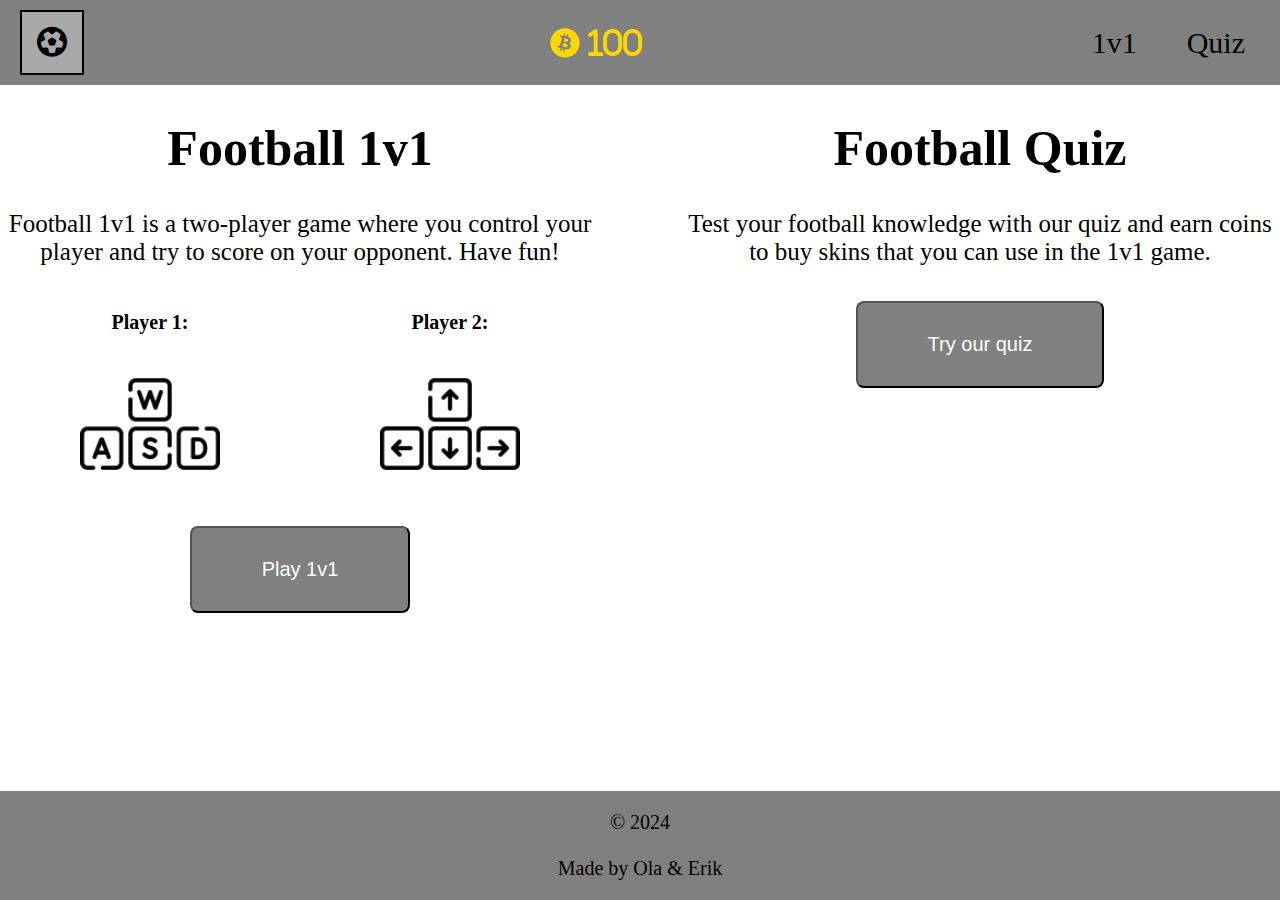
==== Football_1v1/index.html @ d82112b9 "Merge branch 'main' of https://github.com/ErikBirkeland/erikbirkeland.github.io" ====
<!DOCTYPE html>
<html lang="en">
<head>
    <meta charset="UTF-8">
    <meta name="viewport" content="width=device-width, initial-scale=1.0">
    <title>Football 1v1</title>

    <link rel="preconnect" href="https://fonts.googleapis.com">
    <link rel="preconnect" href="https://fonts.gstatic.com" crossorigin>
    <link href="https://fonts.googleapis.com/css2?family=Boogaloo&display=swap" rel="stylesheet">

    <link rel="stylesheet" href="https://cdnjs.cloudflare.com/ajax/libs/font-awesome/6.4.2/css/all.min.css">

    <link rel="stylesheet" href="style.css">

</head>
<body>
    <header>
      <div class="topnav">
        <a href="index.html" class="active"><i class="fa fa-futbol"></i></a>
        <i class="fa-brands fa-bitcoin">
          <span>100</span>
        </i>
        <i class="fa-solid fa-bars"></i>
      </div>

      <nav> 
        <a href="1v1.html">1v1</a>
        <a href="quiz.html">Quiz</a>
      </nav>
    </header>

    <main id="index-main">
      <div class="container">
        <h1>Football 1v1</h1>

        <p class="beskrivelse">Football 1v1 is a two-player game where you control your player and try to score on your opponent. Have fun!</p>

        <div id="hvordan-spille">
          <div>
            <h3>Player 1: </h3>

            <img src="bilder/wasd-keys.png" alt="Bilde av taster" class="spilltaster">
          </div>

          <div>
            <h3>Player 2: </h3>

            <img src="bilder/piltaster.png" alt="Bilde av piltaster" class="spilltaster">
          </div>
          
        </div>
    
        <br>

        <a href="1v1.html">  <button> Play 1v1 </button></a>
      </div>

      <div class="container">
        <h1>Football Quiz</h1>

        <p class="beskrivelse">Test your football knowledge with our quiz and earn coins to buy skins that you can use in the 1v1 game. </p>

        <a href="quiz.html"> <button> Try our quiz </button></a>
      </div>
      
      <br><br>
    </main>

    <footer>
      <p>&copy; 2024 <br><br> Made by Ola & Erik</p>
    </footer>

    <script src="script.js"></script>
</body>
</html>
---- Football_1v1/style.css ----
:root {
  --primary: #ddd;
  --dark: #333;
  --light: #fff;
}

.boogaloo-regular {
  font-family: "Boogaloo", sans-serif;
  font-weight: 400;
  font-style: normal;
}

body {
  background-color: white;
  min-height: 100vh;
  margin: 0;

  display: flex;
  flex-direction: column;
  
  
  margin-left: auto;
  margin-right: auto;
  text-align: center;
}

h1 {
  font-size: 50px;
}

h2 {
  font-size: 30px;
}

h3 {
  font-size: 20px;
}

p {
  font-size: 20px;
}

main {
  flex: 1;
  margin-left: auto;
  margin-right: auto;
}

.beskrivelse {
  font-size: 25px;
}

#index-main {
  display: grid;

  grid-template-columns: repeat(2, 1fr);
  grid-gap: 80px;
}

#hvordan-spille {
  display: grid;
  grid-template-columns: repeat(2, 1fr);
  justify-content: space-around;
}

@media(max-width: 730px) {
  #index-main {
    grid-template-columns: 1fr;
  }
}

footer {
  font-size: 20px;
  background-color: grey;
  width: 100%;
  
  display: flex;
  justify-content: space-evenly;
  align-items: center;
  margin-top: auto;
}

button {
  margin: 10px;
  padding: 30px 70px;
  background-color: grey;
  color: white;
  border-radius: 0.5rem;
  font-size: 20px;
  cursor: pointer;
}

.spilltaster {
  width: 140px;
  height: 140px;
}

canvas {
  border: 2px solid black;
  width: 100%;
  height: 50%;
}

/* Navbar */
header {
  margin: 0;
  display: flex;
  justify-content: space-between;
  align-items: center;
  background-color: grey;
  padding: 10px;
  }
  
header nav {
  display: flex;
}
  
header a {
  color: black;
  text-decoration: none;
  font-size: 30px;
  padding: 15px;
  margin: 0 10px;
  position: relative;
}

header .topnav {
  width: 100%;
  display: flex;
  justify-content: space-between;
  align-items: center;
} 
  
header a:after {
  content:"";
  position: absolute;
  background-color: black;
  height: 3px;
  width: 0;
  left: 0;
  bottom: -8px;
  transition: 0.3s;
}
  
header a:hover {
  color: #ffffff;
}
  
header a:hover:after {
  width: 100%;
}
  
header a.active {
  color: black;
  border: 2px solid black;
  background-color: darkgrey;   
}
  
.fa-bars {
  color: grey;
  font-size: 30px;
  padding: 5px 20px;
  display: none;
}
  
header .topnav a {
  font-size: 20px;
  font-weight: bold;
}

.fa-bitcoin {
  color: gold;
  font-size: 30px;
  position: absolute;
  left: 43%; 
}

.fa-futbol {
  font-size: 30px;
}

.cash {
  font-size: 40px;
  position: absolute; 
  height: 100%;
  left: 55%; 
}
  
@media(max-width: 650px) {
  header {
    flex-direction: column;
  }
  
  .fa.fa-futbol {
    display: flex;
  }
  
  header .topnav {
    width: 100%;
    display: flex;
    justify-content: space-between;
    align-items: center;
  }
  
  header nav {
    display: none;
  }
  
  .fa-bars {
    color: black;
    display: flex;
    justify-content: flex-end;
    cursor: pointer;
  }
  
  header nav.show {
    display: flex;
    flex-direction: column;
    text-align: center;
    width: 100%;
  }
  
  .fa-bars:after {
    content:"";
    position: absolute;
    background-color: lightgray;
    height: 3px;
    width: 0;
    left: 0;
    bottom: -8px;
    transition: 0.3s;
  }
  
  .fa-bars:hover:after {
    width: 100%;
  }
  
  .fa-bars.active {
    color: #ffffff;
    border: 2px solid rgb(0, 80, 0) ;
    background-color: rgba(1, 255, 13, 0.1);   
  }
  
  .boxes {
    display: flex;
    flex-direction: column;
  }
}
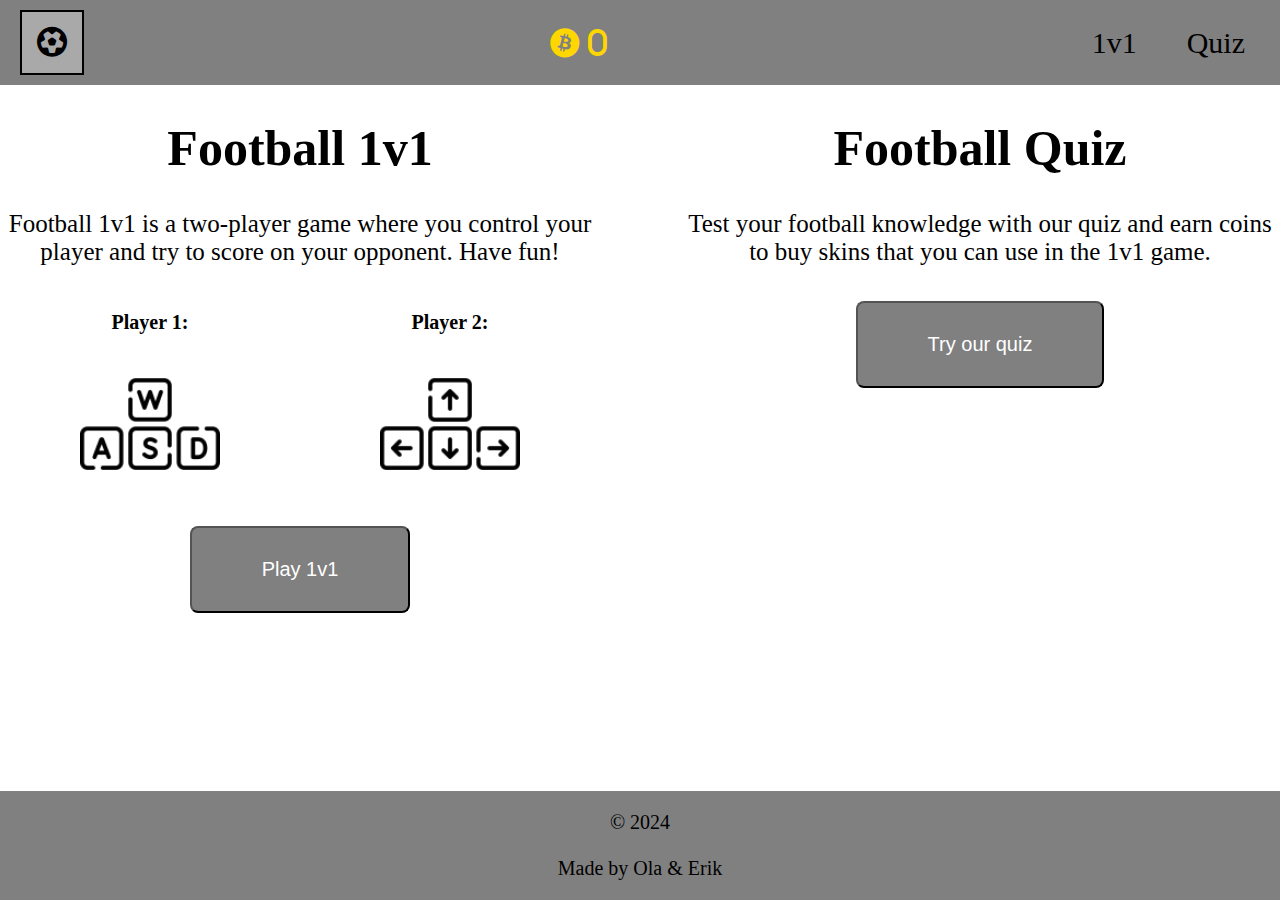
==== commit a6e7050f: "noe" ====
--- a/Football_1v1/index.html
+++ b/Football_1v1/index.html
@@ -19,7 +19,7 @@
       <div class="topnav">
         <a href="index.html" class="active"><i class="fa fa-futbol"></i></a>
         <i class="fa-brands fa-bitcoin">
-          <span>100</span>
+          <span class = "cash">0</span>
         </i>
         <i class="fa-solid fa-bars"></i>
       </div>
--- a/Football_1v1/style.css
+++ b/Football_1v1/style.css
@@ -179,12 +179,12 @@
   font-size: 30px;
 }
 
-.cash {
+/*.cash {
   font-size: 40px;
   position: absolute; 
   height: 100%;
   left: 55%; 
-}
+}*/
   
 @media(max-width: 650px) {
   header {
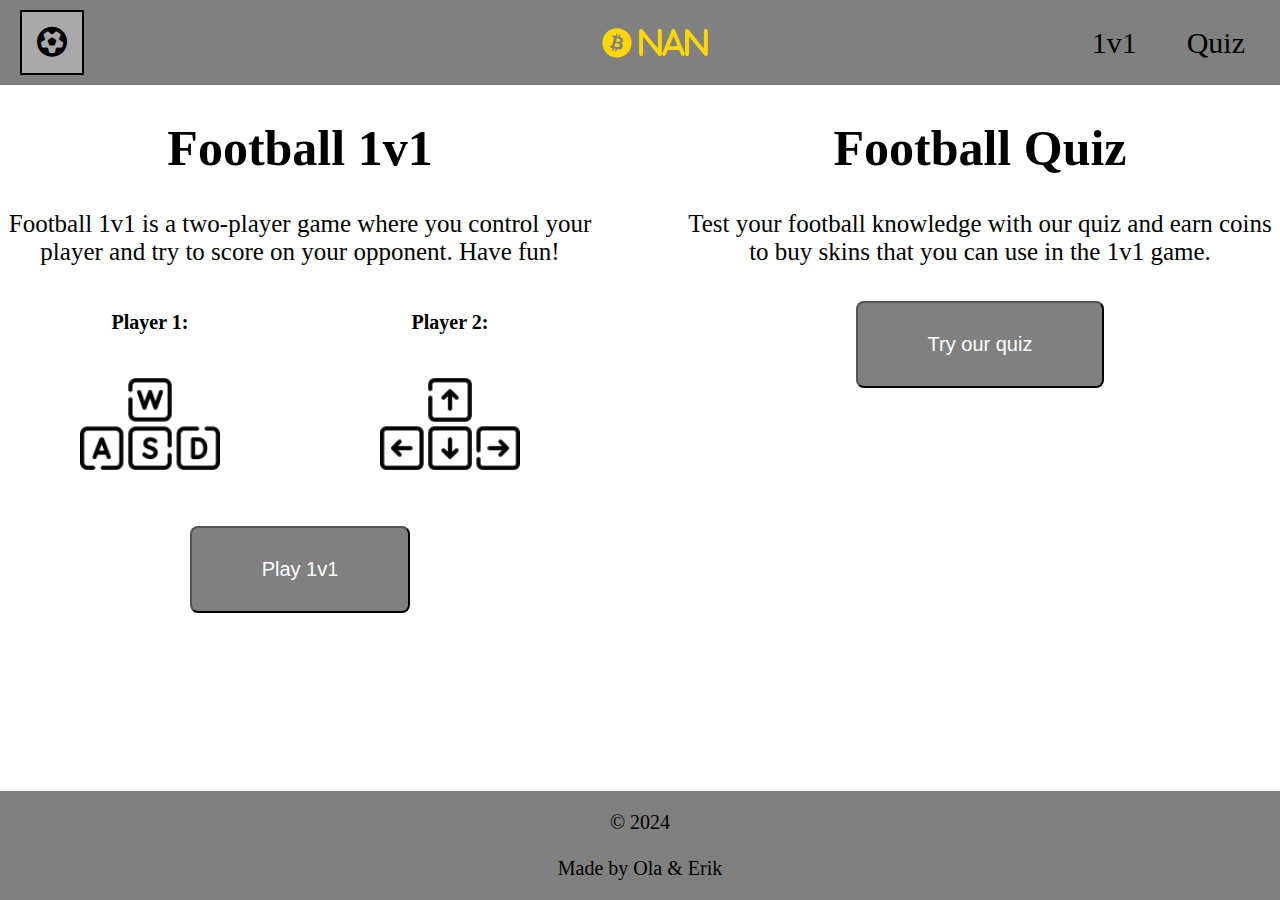
==== commit 70e3142f: "cash" ====
--- a/Football_1v1/index.html
+++ b/Football_1v1/index.html
@@ -19,7 +19,7 @@
       <div class="topnav">
         <a href="index.html" class="active"><i class="fa fa-futbol"></i></a>
         <i class="fa-brands fa-bitcoin">
-          <span class = "cash">0</span>
+          <span class="cash"></span>
         </i>
         <i class="fa-solid fa-bars"></i>
       </div>
--- a/Football_1v1/style.css
+++ b/Football_1v1/style.css
@@ -172,19 +172,12 @@
   color: gold;
   font-size: 30px;
   position: absolute;
-  left: 43%; 
+  left: 47%; 
 }
 
 .fa-futbol {
   font-size: 30px;
 }
-
-/*.cash {
-  font-size: 40px;
-  position: absolute; 
-  height: 100%;
-  left: 55%; 
-}*/
   
 @media(max-width: 650px) {
   header {
@@ -227,7 +220,7 @@
     height: 3px;
     width: 0;
     left: 0;
-    bottom: -8px;
+    bottom: -7px;
     transition: 0.3s;
   }
   
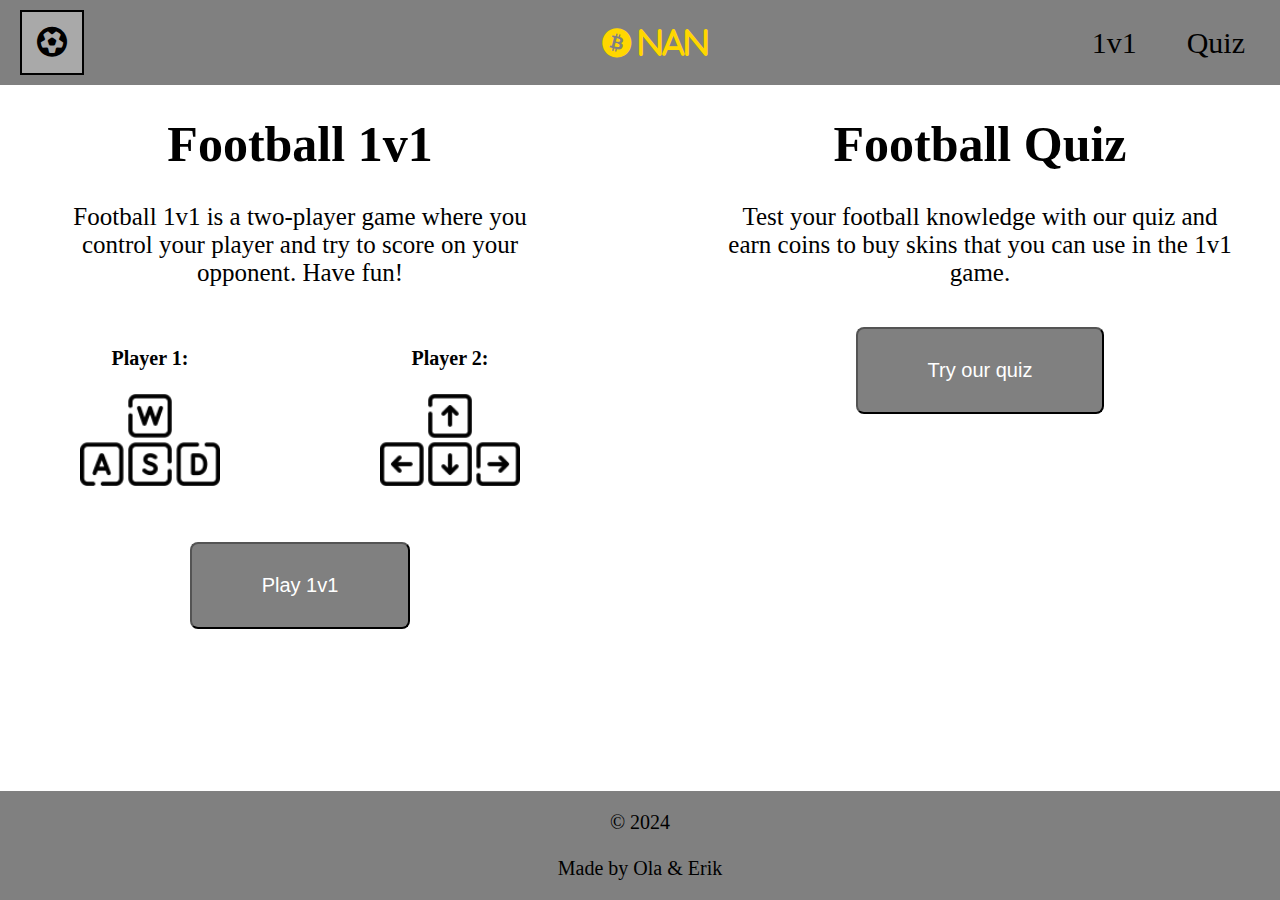
==== commit 249fd4f8: "font" ====
--- a/Football_1v1/index.html
+++ b/Football_1v1/index.html
@@ -7,7 +7,7 @@
 
     <link rel="preconnect" href="https://fonts.googleapis.com">
     <link rel="preconnect" href="https://fonts.gstatic.com" crossorigin>
-    <link href="https://fonts.googleapis.com/css2?family=Boogaloo&display=swap" rel="stylesheet">
+    <link href="https://fonts.googleapis.com/css2?family=Bebas+Neue&display=swap" rel="stylesheet">
 
     <link rel="stylesheet" href="https://cdnjs.cloudflare.com/ajax/libs/font-awesome/6.4.2/css/all.min.css">
 
--- a/Football_1v1/style.css
+++ b/Football_1v1/style.css
@@ -1,11 +1,17 @@
+*{
+  margin: 0;
+  padding: 0;
+  box-sizing: border-box;
+}
+
 :root {
   --primary: #ddd;
   --dark: #333;
   --light: #fff;
 }
 
-.boogaloo-regular {
-  font-family: "Boogaloo", sans-serif;
+.bebas-neue-regular {
+  font-family: "Bebas Neue", sans-serif;
   font-weight: 400;
   font-style: normal;
 }
@@ -18,7 +24,6 @@
   display: flex;
   flex-direction: column;
   
-  
   margin-left: auto;
   margin-right: auto;
   text-align: center;
@@ -26,14 +31,18 @@
 
 h1 {
   font-size: 50px;
+  margin-top: 30px;
+  margin-bottom: 30px;
 }
 
 h2 {
   font-size: 30px;
+  margin-top: 30px;
 }
 
 h3 {
   font-size: 20px;
+  margin-top: 30px;
 }
 
 p {
@@ -48,6 +57,9 @@
 
 .beskrivelse {
   font-size: 25px;
+  margin-bottom: 30px;
+  margin-left: 40px;
+  margin-right: 40px;
 }
 
 #index-main {
@@ -55,6 +67,12 @@
 
   grid-template-columns: repeat(2, 1fr);
   grid-gap: 80px;
+}
+
+@media(max-width: 730px) {
+  #index-main {
+    grid-template-columns: 1fr;
+  }
 }
 
 #hvordan-spille {
@@ -63,16 +81,33 @@
   justify-content: space-around;
 }
 
-@media(max-width: 730px) {
-  #index-main {
-    grid-template-columns: 1fr;
-  }
+#query {
+  font-size: 25px;
+}
+
+.question-container {
+  display: grid;
+  grid-template-columns: repeat(2, 1fr);
+  margin: 20px;
+  grid-gap: 10px;
+}
+
+.question-container label {
+  margin-bottom: 20px;
+  font-size: 20px;
+}
+
+.question-container input {
+  margin-bottom: 20px;
+  cursor: pointer;
 }
 
 footer {
   font-size: 20px;
   background-color: grey;
   width: 100%;
+
+  padding: 20px;
   
   display: flex;
   justify-content: space-evenly;
@@ -95,10 +130,14 @@
   height: 140px;
 }
 
-canvas {
-  border: 2px solid black;
-  width: 100%;
-  height: 50%;
+#canvas1 {
+  border: 5px solid black;
+  position: absolute;
+  top: 50%;
+  left: 50%;
+  transform: translate(-50%, -50%);
+  max-width: 85%;
+  max-height: 70%;
 }
 
 /* Navbar */
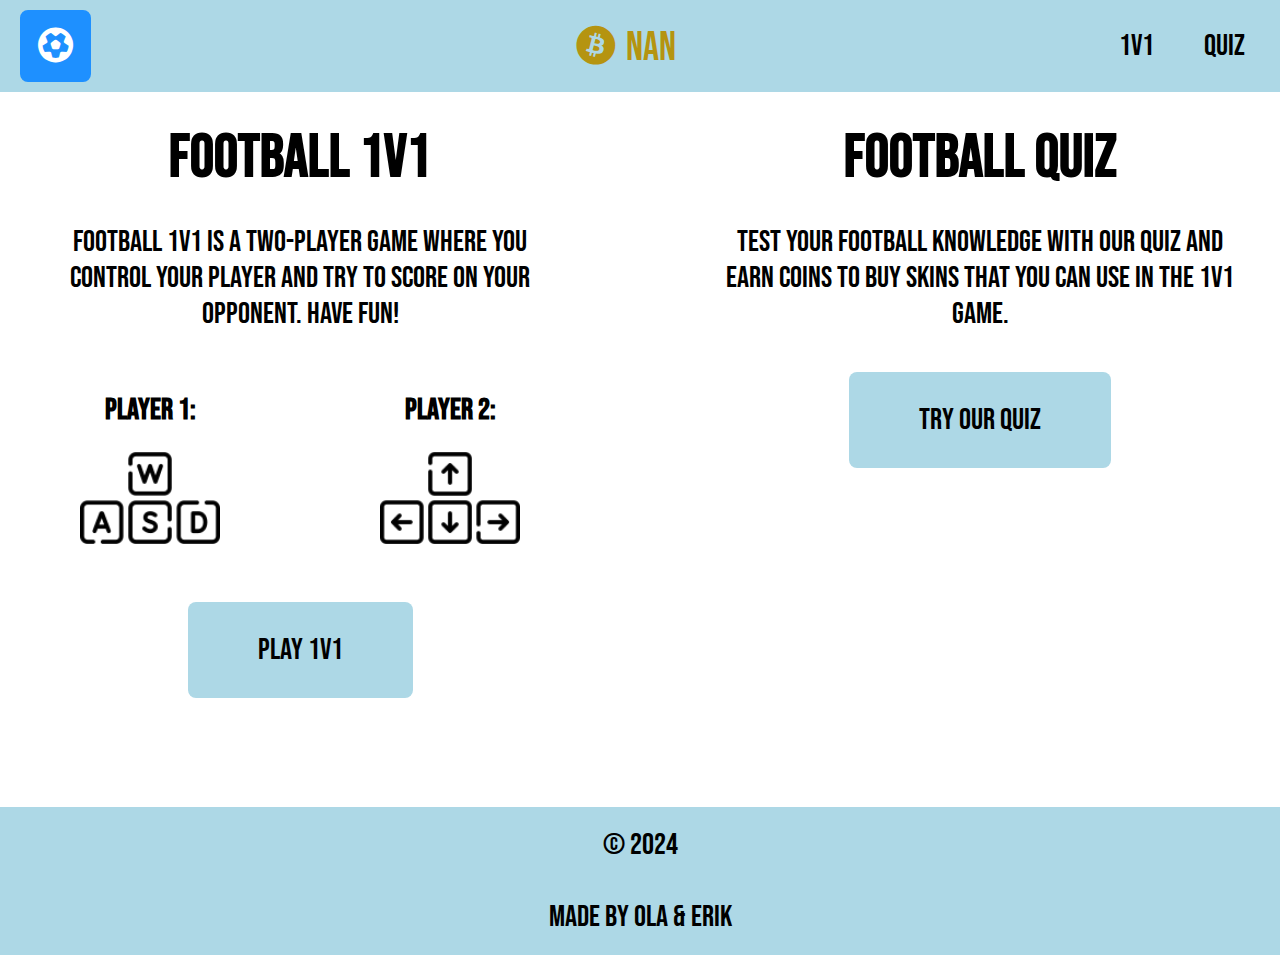
==== commit 157f34ab: "farger og sånn" ====
--- a/Football_1v1/index.html
+++ b/Football_1v1/index.html
@@ -1,17 +1,17 @@
 <!DOCTYPE html>
 <html lang="en">
 <head>
-    <meta charset="UTF-8">
-    <meta name="viewport" content="width=device-width, initial-scale=1.0">
-    <title>Football 1v1</title>
+  <meta charset="UTF-8">
+  <meta name="viewport" content="width=device-width, initial-scale=1.0">
+  <title>Football 1v1</title>
 
-    <link rel="preconnect" href="https://fonts.googleapis.com">
-    <link rel="preconnect" href="https://fonts.gstatic.com" crossorigin>
-    <link href="https://fonts.googleapis.com/css2?family=Bebas+Neue&display=swap" rel="stylesheet">
+  <link rel="preconnect" href="https://fonts.googleapis.com">
+  <link rel="preconnect" href="https://fonts.gstatic.com" crossorigin>
+  <link href="https://fonts.googleapis.com/css2?family=Bebas+Neue&display=swap" rel="stylesheet">
 
-    <link rel="stylesheet" href="https://cdnjs.cloudflare.com/ajax/libs/font-awesome/6.4.2/css/all.min.css">
+  <link rel="stylesheet" href="https://cdnjs.cloudflare.com/ajax/libs/font-awesome/6.4.2/css/all.min.css">
 
-    <link rel="stylesheet" href="style.css">
+  <link rel="stylesheet" href="style.css">
 
 </head>
 <body>
@@ -64,7 +64,7 @@
         <a href="quiz.html"> <button> Try our quiz </button></a>
       </div>
       
-      <br><br>
+      <br>
     </main>
 
     <footer>
--- a/Football_1v1/style.css
+++ b/Football_1v1/style.css
@@ -1,23 +1,24 @@
+.bebas-neue-regular {
+  font-family: "Bebas Neue", sans-serif;
+  font-weight: 400;
+  font-style: normal;
+}
+
 *{
   margin: 0;
   padding: 0;
   box-sizing: border-box;
+  font-family: "Bebas Neue", sans-serif;
 }
 
 :root {
-  --primary: #ddd;
-  --dark: #333;
-  --light: #fff;
-}
-
-.bebas-neue-regular {
-  font-family: "Bebas Neue", sans-serif;
-  font-weight: 400;
-  font-style: normal;
+  --background: white;
+  --light-blue: #ADD8E6 ;
+  --blue: #1E90FF;
 }
 
 body {
-  background-color: white;
+  background-color: var(--background);
   min-height: 100vh;
   margin: 0;
 
@@ -30,7 +31,7 @@
 }
 
 h1 {
-  font-size: 50px;
+  font-size: 60px;
   margin-top: 30px;
   margin-bottom: 30px;
 }
@@ -41,12 +42,12 @@
 }
 
 h3 {
-  font-size: 20px;
+  font-size: 30px;
   margin-top: 30px;
 }
 
 p {
-  font-size: 20px;
+  font-size: 30px;
 }
 
 main {
@@ -55,8 +56,38 @@
   margin-right: auto;
 }
 
+footer {
+  font-size: 20px;
+  background-color: var(--light-blue);
+  width: 100%;
+
+  padding: 20px;
+  
+  display: flex;
+  justify-content: space-evenly;
+  align-items: center;
+  margin-top: auto;
+}
+
+button {
+  margin: 10px;
+  padding: 30px 70px;
+  background-color: var(--light-blue);
+  color: black;
+  border: 2px var(--blue);
+  border-radius: 0.5rem;
+  font-size: 30px;
+  cursor: pointer;
+}
+
+.spilltaster {
+  width: 140px;
+  height: 140px;
+}
+
+/*Index*/
 .beskrivelse {
-  font-size: 25px;
+  font-size: 30px;
   margin-bottom: 30px;
   margin-left: 40px;
   margin-right: 40px;
@@ -81,6 +112,7 @@
   justify-content: space-around;
 }
 
+/*Quiz*/
 #query {
   font-size: 25px;
 }
@@ -102,51 +134,13 @@
   cursor: pointer;
 }
 
-footer {
-  font-size: 20px;
-  background-color: grey;
-  width: 100%;
-
-  padding: 20px;
-  
-  display: flex;
-  justify-content: space-evenly;
-  align-items: center;
-  margin-top: auto;
-}
-
-button {
-  margin: 10px;
-  padding: 30px 70px;
-  background-color: grey;
-  color: white;
-  border-radius: 0.5rem;
-  font-size: 20px;
-  cursor: pointer;
-}
-
-.spilltaster {
-  width: 140px;
-  height: 140px;
-}
-
-#canvas1 {
-  border: 5px solid black;
-  position: absolute;
-  top: 50%;
-  left: 50%;
-  transform: translate(-50%, -50%);
-  max-width: 85%;
-  max-height: 70%;
-}
-
 /* Navbar */
 header {
   margin: 0;
   display: flex;
   justify-content: space-between;
   align-items: center;
-  background-color: grey;
+  background-color: var(--light-blue);
   padding: 10px;
   }
   
@@ -156,6 +150,7 @@
   
 header a {
   color: black;
+  font-size: 50px;
   text-decoration: none;
   font-size: 30px;
   padding: 15px;
@@ -173,7 +168,7 @@
 header a:after {
   content:"";
   position: absolute;
-  background-color: black;
+  background-color: var(--blue);
   height: 3px;
   width: 0;
   left: 0;
@@ -182,7 +177,7 @@
 }
   
 header a:hover {
-  color: #ffffff;
+  color: white;
 }
   
 header a:hover:after {
@@ -190,13 +185,14 @@
 }
   
 header a.active {
+  color: white;
+  border: 3px solid var(--blue);
+  border-radius: 0.5rem;
+  background-color: var(--blue);   
+}
+  
+.fa-bars {
   color: black;
-  border: 2px solid black;
-  background-color: darkgrey;   
-}
-  
-.fa-bars {
-  color: grey;
   font-size: 30px;
   padding: 5px 20px;
   display: none;
@@ -208,14 +204,14 @@
 }
 
 .fa-bitcoin {
-  color: gold;
-  font-size: 30px;
+  color: #B59410;
+  font-size: 40px;
   position: absolute;
-  left: 47%; 
+  left: 45%; 
 }
 
 .fa-futbol {
-  font-size: 30px;
+  font-size: 35px;
 }
   
 @media(max-width: 650px) {
@@ -255,7 +251,7 @@
   .fa-bars:after {
     content:"";
     position: absolute;
-    background-color: lightgray;
+    background-color: var(--blue);
     height: 3px;
     width: 0;
     left: 0;
@@ -269,8 +265,8 @@
   
   .fa-bars.active {
     color: #ffffff;
-    border: 2px solid rgb(0, 80, 0) ;
-    background-color: rgba(1, 255, 13, 0.1);   
+    border: 2px solid var(--light-blue) ;
+    background-color: var(--light-blue);   
   }
   
   .boxes {
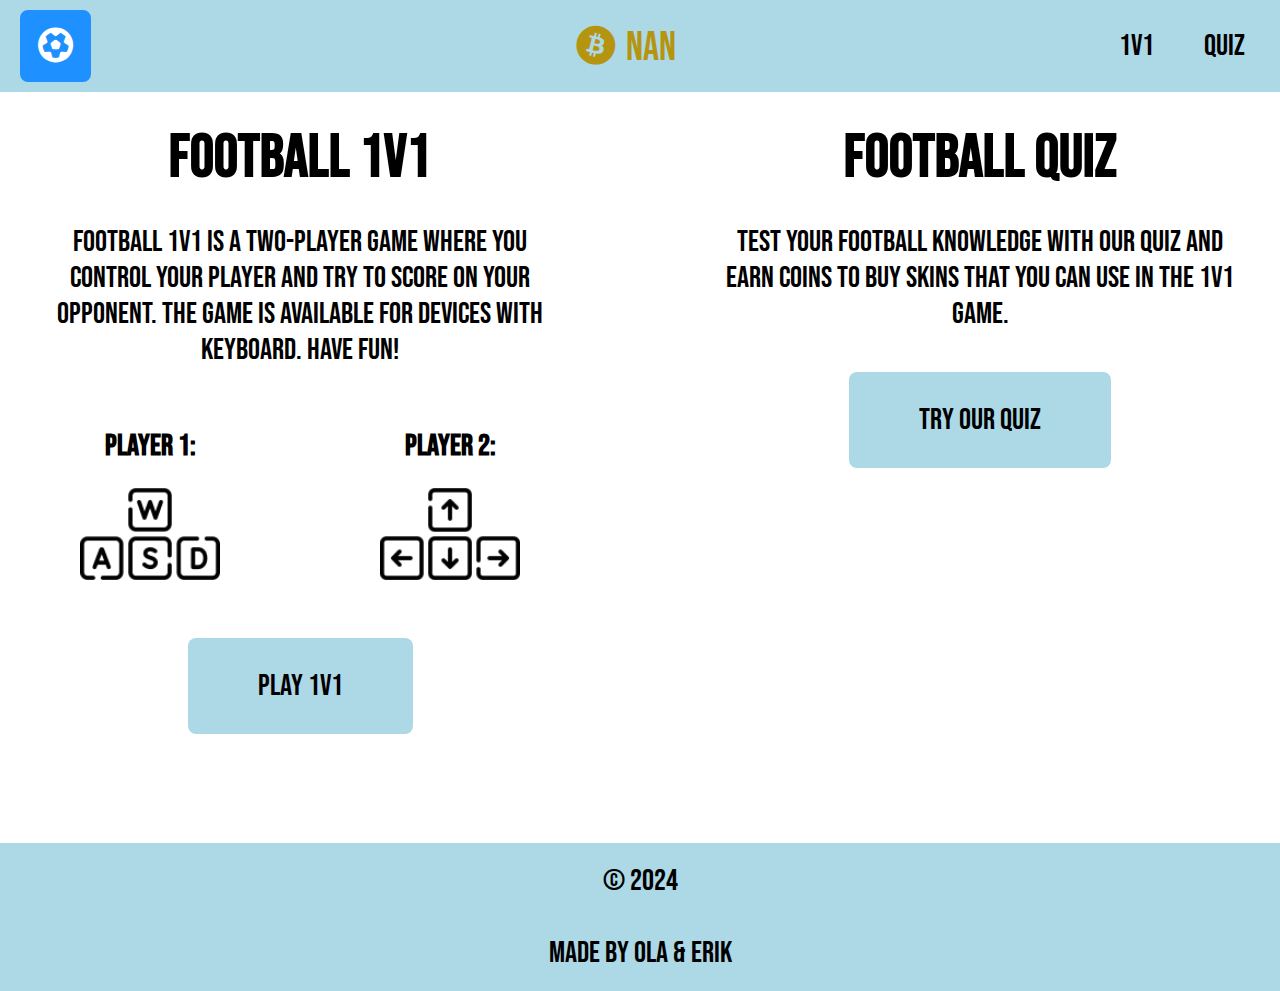
==== commit 3cabb482: "beskrivelse" ====
--- a/Football_1v1/index.html
+++ b/Football_1v1/index.html
@@ -34,7 +34,7 @@
       <div class="container">
         <h1>Football 1v1</h1>
 
-        <p class="beskrivelse">Football 1v1 is a two-player game where you control your player and try to score on your opponent. Have fun!</p>
+        <p class="beskrivelse">Football 1v1 is a two-player game where you control your player and try to score on your opponent. The game is available for devices with keyboard. Have fun!</p>
 
         <div id="hvordan-spille">
           <div>
--- a/Football_1v1/style.css
+++ b/Football_1v1/style.css
@@ -15,6 +15,7 @@
   --background: white;
   --light-blue: #ADD8E6 ;
   --blue: #1E90FF;
+  --grass: #388004;
 }
 
 body {
@@ -80,6 +81,11 @@
   cursor: pointer;
 }
 
+button:hover {
+  color: white;
+  transition: 0.3s;
+}
+
 .spilltaster {
   width: 140px;
   height: 140px;
@@ -114,24 +120,65 @@
 
 /*Quiz*/
 #query {
-  font-size: 25px;
+  font-size: 30px;
 }
 
 .question-container {
   display: grid;
   grid-template-columns: repeat(2, 1fr);
   margin: 20px;
-  grid-gap: 10px;
 }
 
 .question-container label {
   margin-bottom: 20px;
-  font-size: 20px;
+  font-size: 25px;
 }
 
 .question-container input {
   margin-bottom: 20px;
   cursor: pointer;
+}
+
+/* 1v1 */
+#resultat {
+  font-size: 40px;
+}
+
+#canvas1 {
+  border: 5px solid black;
+  position: absolute;
+  top: 55%;
+  left: 50%;
+  transform: translate(-50%, -50%);
+  max-width: 100%;
+  max-height: 100%;
+
+  background-image: linear-gradient(
+    var(--light-blue) 0%,
+    var(--light-blue) 75%,
+    var(--grass) 75%, 
+    var(--grass) 100%
+  );
+}
+
+#player1 {
+  display: none;
+}
+
+#player2 {
+  display: none;
+}
+
+#ball {
+  display: none;
+}
+
+#goal1 {
+  display: none;
+}
+
+#goal2 {
+  display: none;
 }
 
 /* Navbar */
@@ -178,6 +225,7 @@
   
 header a:hover {
   color: white;
+  transition: 0.3s;
 }
   
 header a:hover:after {
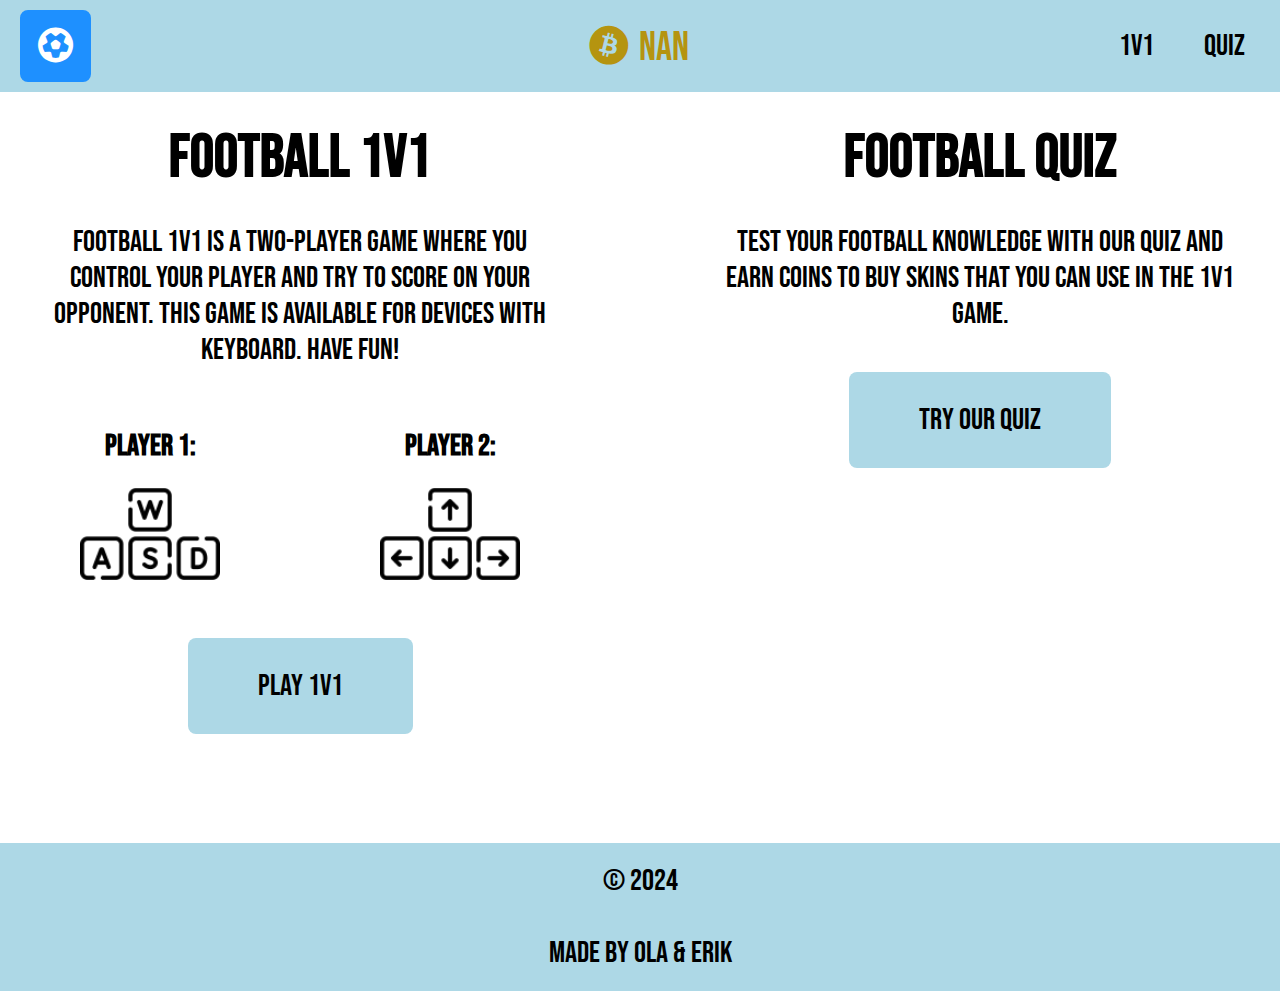
==== commit fd01dbfa: "spill" ====
--- a/Football_1v1/index.html
+++ b/Football_1v1/index.html
@@ -34,7 +34,7 @@
       <div class="container">
         <h1>Football 1v1</h1>
 
-        <p class="beskrivelse">Football 1v1 is a two-player game where you control your player and try to score on your opponent. The game is available for devices with keyboard. Have fun!</p>
+        <p class="beskrivelse">Football 1v1 is a two-player game where you control your player and try to score on your opponent. This game is available for devices with keyboard. Have fun!</p>
 
         <div id="hvordan-spille">
           <div>
--- a/Football_1v1/style.css
+++ b/Football_1v1/style.css
@@ -79,6 +79,7 @@
   border-radius: 0.5rem;
   font-size: 30px;
   cursor: pointer;
+  text-align: center;
 }
 
 button:hover {
@@ -140,8 +141,15 @@
 }
 
 /* 1v1 */
-#resultat {
-  font-size: 40px;
+#stilling {
+  font-size: 45px;
+}
+
+#start {
+  width: fit-content;
+  /* margin-left: auto;
+  margin-right: auto; */
+  margin: 20px auto;
 }
 
 #canvas1 {
@@ -152,6 +160,7 @@
   transform: translate(-50%, -50%);
   max-width: 100%;
   max-height: 100%;
+  margin-top: 10px;
 
   background-image: linear-gradient(
     var(--light-blue) 0%,
@@ -161,6 +170,10 @@
   );
 }
 
+#blue {
+  display: none;
+}
+
 #player1 {
   display: none;
 }
@@ -178,6 +191,10 @@
 }
 
 #goal2 {
+  display: none;
+}
+
+.cloud {
   display: none;
 }
 
@@ -255,7 +272,7 @@
   color: #B59410;
   font-size: 40px;
   position: absolute;
-  left: 45%; 
+  left: 46%; 
 }
 
 .fa-futbol {
